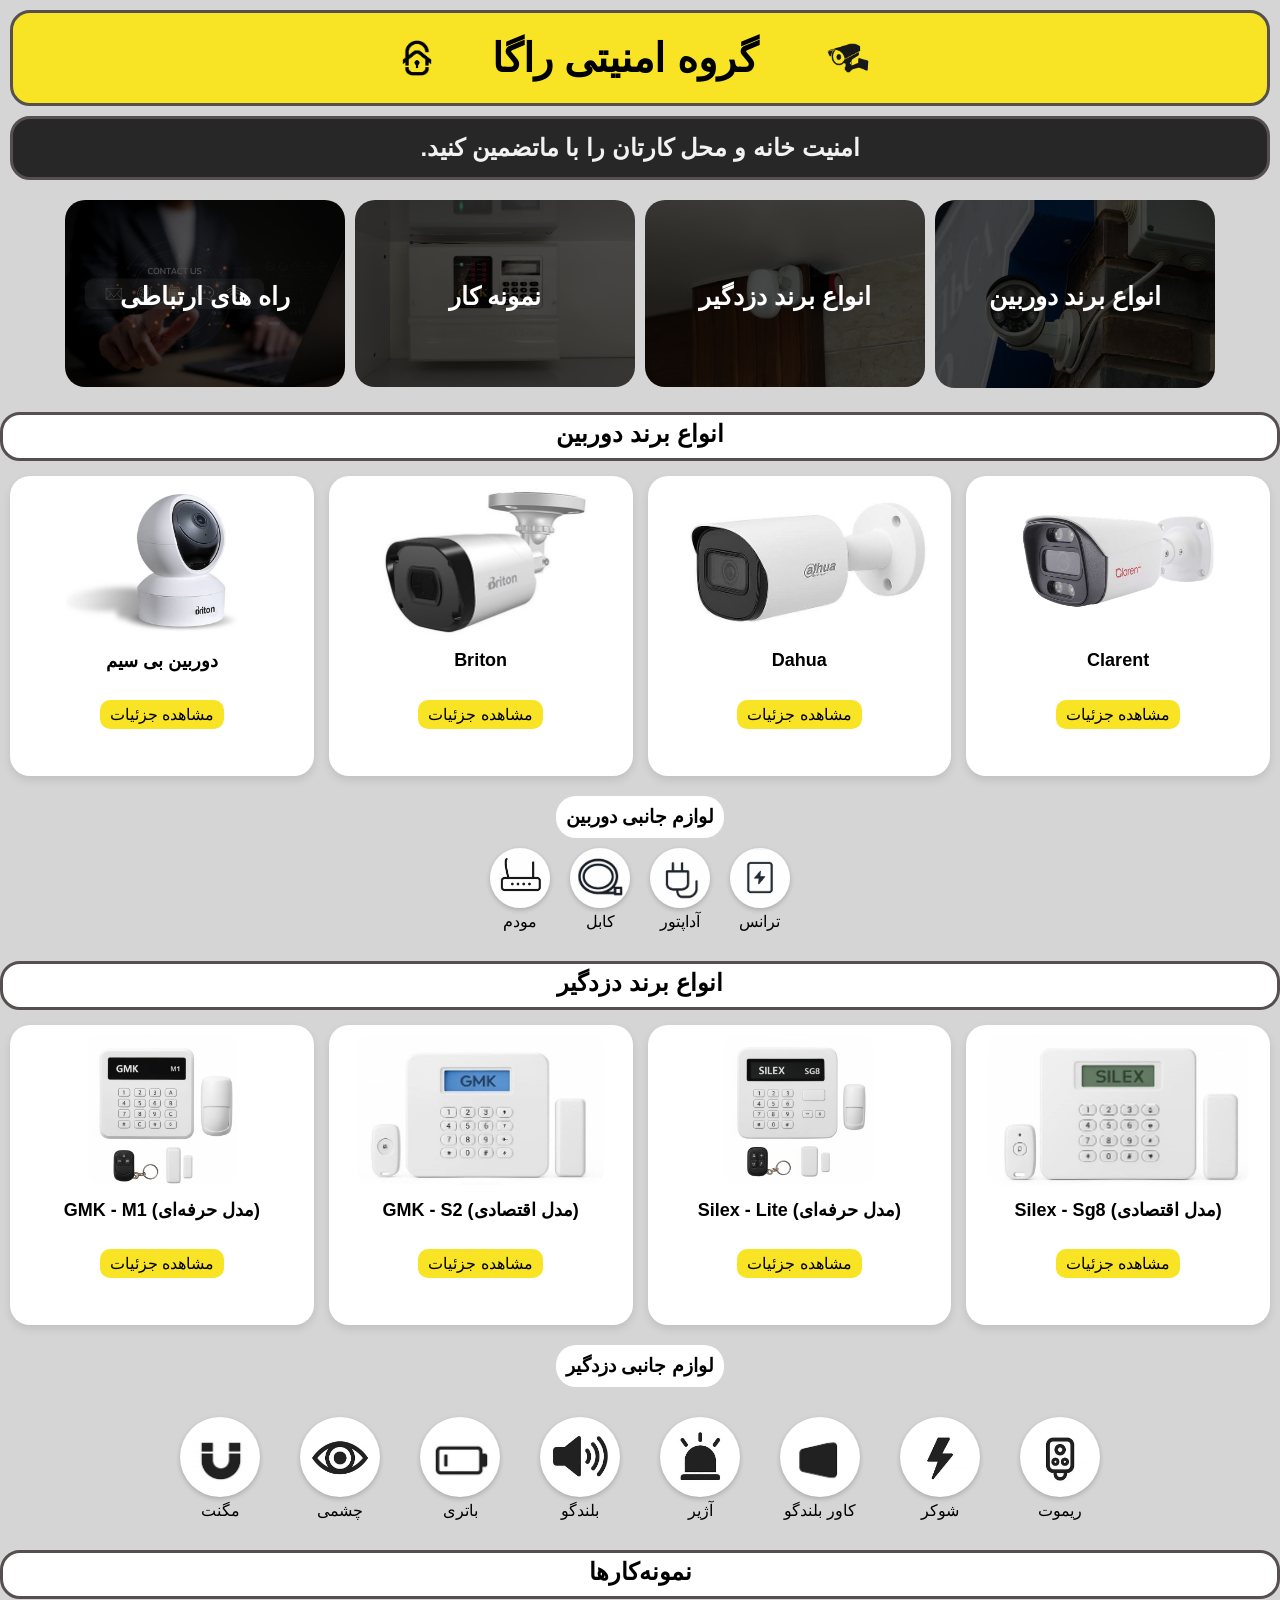
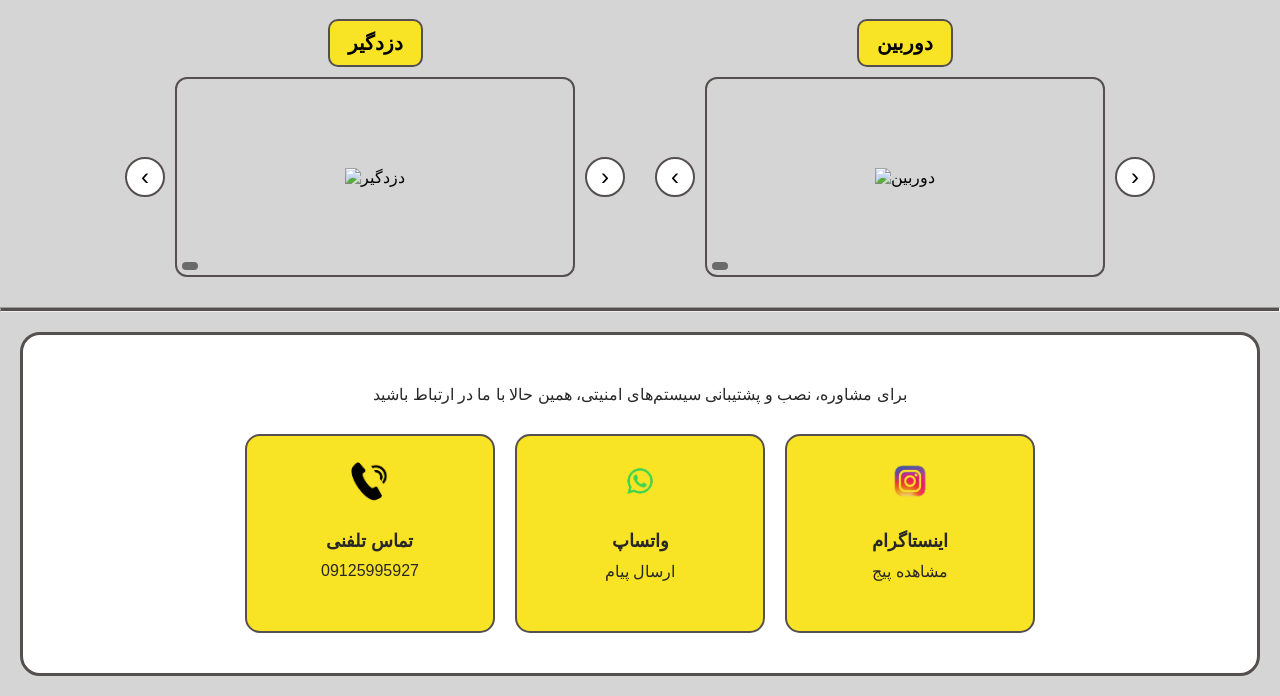
==== index.html @ 86813259 "Add files via upload" ====
<!DOCTYPE html>
<html lang="fa">
<head>
    <meta charset="UTF-8">
    <meta name="viewport" content="width=device-width, initial-scale=1.0">
    <title>Raga Security System</title>
    <link rel="stylesheet" href="css/styles.css">


</head>
<body>
    <header>
        <img class="logo left-logo" src="img/alarm.png" alt="دزدگیر">
        <h1>گروه امنیتی راگا</h1>
        <img class="logo right-logo" src="img/cam.png" alt="دوربین">
    </header>

    <section class="intro">
        <h2>.امنیت خانه و محل کارتان را با ماتضمین کنید<h2>
    </section>

    <section class="menu">
        <div class="menu-item">
            <img src="img/contactus.jpg" alt="با ما تماس بگیرید">
            <a href="#contactus" class="overlay-text">راه های ارتباطی</a>
        </div>
        <div class="menu-item">
            <img src="img/samplemenue.jpg" alt="نمونه کار">
            <a href="#worksample" class="overlay-text">نمونه کار</a>
        </div>
        <div class="menu-item">
            <img src="img/alarm.jpg" alt="دزدگیر">
            <a href="#alarmtype" class="overlay-text">انواع برند دزدگیر</a>
        </div>
        <div class="menu-item">
            <img src="img/anothercam.jpeg" alt="دوربین">
            <a href="#camtype" class="overlay-text">انواع برند دوربین</a>
        </div>
    </section>

    <section id="camtype">
        <h2 class="section-title">انواع برند دوربین</h2>
        <div class="products">
            <div class="card">
                <img src="img/babycam.jpeg" alt="دوربین بی سیم">
                <h3>دوربین بی سیم</h3>
                <a href="cameras.html#wireless" class="btn">مشاهده جزئیات</a>
            </div>
            <div class="card">
                <img src="img/briton.jpeg" alt="Briton">
                <h3>Briton</h3>
                <a href="cameras.html#briton" class="btn">مشاهده جزئیات</a>
            </div>
            <div class="card">
                <img src="img/dahua.jpeg" alt="Dahua">
                <h3>Dahua</h3>
                <a href="cameras.html#dahua" class="btn">مشاهده جزئیات</a>
            </div>
            <div class="card">
                <img src="img/clarent.jpeg" alt="Clarent">
                <h3>Clarent</h3>
                <a href="cameras.html#clarent" class="btn">مشاهده جزئیات</a>
            </div>
        </div>

        <h3 class="accessories-title">لوازم جانبی دوربین</h3>
        <div class="accessories">
            <div class="accessory">
                <img src="img/modem.jpeg" alt="مودم">
                <p>مودم</p>
            </div>
            <div class="accessory">
                <img src="img/cable.jpeg" alt="کابل">
                <p>کابل</p>
            </div>
            <div class="accessory">
                <img src="img/adaptor.jpeg" alt="آداپتور">
                <p>آداپتور</p>
            </div>
            <div class="accessory">
                <img src="img/trans.jpeg" alt="ترانس">
                <p>ترانس</p>
            </div>
        </div>
    </section>

    <section id="alarmtype">
        <h2 class="section-title">انواع برند دزدگیر</h2>
        <div class="products">
            <div class="card">
                <img src="img/gmkm1.jpeg" alt="GMK M1">
                <h3>GMK - M1 (مدل حرفه‌ای)</h3>
                <a href="alarms.html#m1" class="btn">مشاهده جزئیات</a>
            </div>
            <div class="card">
                <img src="img/gmks2.jpeg" alt="GMK S2">
                <h3>GMK - S2 (مدل اقتصادی)</h3>
                <a href="alarms.html#s2" class="btn">مشاهده جزئیات</a>
            </div>
            <div class="card">
                <img src="img/silexsg8.jpeg" alt="Silex Lite">
                <h3>Silex - Lite (مدل حرفه‌ای)</h3>
                <a href="alarms.html#pro" class="btn">مشاهده جزئیات</a>
            </div>
            <div class="card">
                <img src="img/silexlite.jpeg" alt="Silex Sg8">
                <h3>Silex - Sg8 (مدل اقتصادی)</h3>
                <a href="alarms.html#lite" class="btn">مشاهده جزئیات</a>
            </div>
        </div>

        <h3 class="accessories-title">لوازم جانبی دزدگیر</h3>
        <div class="alarm-accessories">
            <div class="accessory">
                <img src="img/magal.jpeg" alt="مگنت">
                <p>مگنت</p>
            </div>
            <div class="accessory">
                <img src="img/eyeal.jpeg" alt="چشمی">
                <p>چشمی</p>
            </div>
            <div class="accessory">
                <img src="img/batal.jpeg" alt="باتری">
                <p>باتری</p>
            </div>
            <div class="accessory">
                <img src="img/speakal.jpeg" alt="بلندگو">
                <p>بلندگو</p>
            </div>
            <div class="accessory">
                <img src="img/alal.jpeg" alt="آژیر">
                <p>آژیر</p>
            </div>
            <div class="accessory">
                <img src="img/coval.jpeg" alt="کاور بلندگو">
                <p>کاور بلندگو</p>
            </div>
            <div class="accessory">
                <img src="img/shockal.jpeg" alt="شوکر">
                <p>شوکر</p>
            </div>
            <div class="accessory">
                <img src="img/remoteal.jpeg" alt="ریموت">
                <p>ریموت</p>
            </div>
        </div>
    </section>
    <section id="worksample" class="portfolio">
    <h2 class="section-title">نمونه‌کارها</h2>

    <div class="row">
        <!-- ستون چپ: دزدگیر -->
        <div class="column">
            <div class="filters">
                <button class="filter-btn is-active" data-filter="alarm">دزدگیر</button>
            </div>
            <div class="carousel" id="alarm-carousel">
                <button class="nav prev">‹</button>
                <div class="stage">
                    <img id="alarm-image" src="" alt="دزدگیر">
                    <div class="caption" id="alarm-caption"></div>
                </div>
                <button class="nav next">›</button>
            </div>
        </div>

        <!-- ستون راست: دوربین -->
        <div class="column">
            <div class="filters">
                <button class="filter-btn is-active" data-filter="camera">دوربین</button>
            </div>
            <div class="carousel" id="camera-carousel">
                <button class="nav prev">‹</button>
                <div class="stage">
                    <img id="camera-image" src="" alt="دوربین">
                    <div class="caption" id="camera-caption"></div>
                </div>
                <button class="nav next">›</button>
            </div>
        </div>
    </div>
</section>
<hr>
    <section id="contactus">
    <p>برای مشاوره، نصب و پشتیبانی سیستم‌های امنیتی، همین حالا با ما در ارتباط باشید</p>
    <div class="contact-cards">
        <div class="contact-card">
            <a href="tel:09125995927">
                <img src="img/download.png" alt="تلفن">
                <h3>تماس تلفنی</h3>
                <p>09125995927</p>
            </a>
        </div>
        <div class="contact-card">
            <a href="https://wa.me/989125995267" target="_blank">
                <img src="img/wassaplogo-removebg-preview.png" alt="Whatsapp">
                <h3>واتساپ</h3>
                <p>ارسال پیام</p>
            </a>
        </div>
        <div class="contact-card">
            <a href="https://instagram.com/cctv.raga" target="_blank">
                <img src="img/instalogo-removebg-preview.png" alt="Instagram">
                <h3>اینستاگرام</h3>
                <p>مشاهده پیج</p>
            </a>
        </div>
    </div>
</section>
 </body>
 <script src="portfolio.js"></script>
</html>
---- css/styles.css ----
:root{
    --yellow: #f8e324;
    --blackish: #282727;
    --border: #55504f;
}

*{
    margin: 0;
    padding: 0;
    box-sizing: border-box;
}
html, body{
    width: 100%;
    overflow-x: hidden;
}

body{
    font-family: sans-serif;
    background: #d5d5d5;
    scroll-behavior: smooth;    
}

/* Header */
header{
    display: flex;
    justify-content: center;
    align-items: center;
    gap: 50px;
    background: var(--yellow);
    border-radius: 20px;
    border: 3px solid var(--border);
    margin: 10px;
    padding: 5px 20px;
}

header h1{
    font-size: 40px;
}

.logo{
    width: 50px;
    height: 50px;
}
.right-logo{
    width: 80px;
    height: 80px;
}
/* Intro */
.intro{
    text-align: center;
    background: var(--blackish);
    color: #f3f2f2;
    border-radius: 20px;
    margin: 10px;
    padding: 15px;
    border: 3px solid var(--border);
}

/* Menu */
a{
    text-decoration: none;
}
.menu{
    display: flex;
    justify-content: center;
    flex-wrap: wrap;
    gap: 10px;
    margin: 20px 0;
}

.menu-item{
    position: relative;
}

.menu-item img{
    width: 280px;
    border-radius: 20px;
    filter: brightness(30%);
    transition: 0.4s;
    object-fit: cover;
}

.menu-item:hover img{
    filter: brightness(50%);
    transform: scale(1.05);
}

.overlay-text{
    position: absolute;
    top: 50%;
    left: 50%;
    transform: translate(-50%, -50%);
    color: white;
    font-weight: 600;
    font-size: 25px;
    white-space: nowrap;
}

/* Section Titles */
.section-title{
    text-align: center;
    background: white;
    border-radius: 20px;
    margin: 10px auto;
    padding: 5px;
    padding-bottom: 10px;
    border: 3px solid var(--border);
}

/* Products */
.products{
    display: grid;
    grid-template-columns: repeat(auto-fit, minmax(250px, 1fr));
    gap: 15px;
    margin: 15px 10px;
}

.card{
    background: white;
    text-align: center;
    border-radius: 20px;
    padding: 10px;
    box-shadow: 0 4px 8px rgba(0,0,0,0.1);
    transition: 0.3s;
    flex-direction: column;
    height: 300px;
}

.card:hover{
    transform: translateY(-5px);
}

.card img{
    max-width: 100%;
    height: 150px;
    object-fit: contain;
    border-radius: 15px;
}
.card h3{
    font-size: 18px;
    margin: 10px 0 5px 0;
    min-height: 40px;
}
.btn{
    text-decoration: none;
    background: var(--yellow);
    color: black;
    border-radius: 10px;
    padding: 5px 10px;
    display: inline-block;
    margin-top: 5px;
    transition: transform 0.3s;
}

.btn:hover{
    transform: scale(1.1);
}

/* Accessories */
.accessories-title{
    text-align: center;
    background: white;
    border-radius: 20px;
    padding: 10px;
    margin: 20px auto 10px;
    width: fit-content;
}

.accessories{
    display: flex;
    flex-wrap: wrap;
    justify-content: center;
    gap: 20px;
    margin-bottom: 30px;
}
.accessory{
    text-align: center;
}

.accessory img{
    height: 60px;
    border-radius: 50%;
    box-shadow: 0 2px 5px rgba(0,0,0,0.2);
}
.alarm-accessories{
    display: flex;
    flex-wrap: nowrap;
    justify-content: center;
    gap: 20px;
    padding: 20px;
    border-radius: 20px;
    margin: 10px;
}
.alarm-accessories .accessory{
    width: 100px;
    text-align: center;
}
.alarm-accessories .accessory img {
    background: white;
    width: 80px;
    height: 80px;
    object-fit: cover;
    border-radius: 50%;
    padding: 10px;
    box-shadow: 0 2px 5px rgba(0,0,0,0.2);
}
.portfolio .row {
    display: flex;
    gap: 30px;
    justify-content: center;
    margin-top: 20px;
}

.column {
    flex: 1;
    max-width: 500px; /* اندازه جمع و جور */
}

/* فیلتر */
.filters {
    display: flex;
    justify-content: center;
    gap: 10px;
    margin-bottom: 10px;
}

.filter-btn {
    border: 2px solid var(--border);
    background: white;
    padding: 10px 18px;
    border-radius: 10px;
    font-size: 20px;
    cursor: pointer;
    transition: 0.3s;
}
.filter-btn:hover { background: var(--yellow); }
.filter-btn.is-active {
    background: var(--yellow);
    font-weight: bold;
}

/* اسلایدشو */
.carousel {
    display: grid;
    grid-template-columns: 40px 1fr 40px;
    align-items: center;
    gap: 10px;
}

.nav {
    height: 40px;
    width: 40px;
    border-radius: 50%;
    border: 2px solid var(--border);
    background: white;
    font-size:24px;
    cursor: pointer;
}
.nav:hover { background: var(--yellow); }

.stage {
    position: relative;
    border: 2px solid var(--border);
    border-radius: 12px;
    overflow: hidden;
    min-height: 200px;
    display: flex;
    justify-content: center;
    align-items: center;
}

.stage img {
    max-width: 100%;
    max-height: 200px;
    object-fit: cover;
}

.caption {
    position: absolute;
    bottom: 5px;
    left: 5px;
    background: rgba(0,0,0,0.5);
    color: white;
    padding: 4px 8px;
    border-radius: 5px;
    font-size: 12px;
}
/* Contact */
#contactus{
    text-align: center;
    padding: 40px 10px;
    margin-bottom: 30px;
}
#contactus ul{
    list-style: none;
    margin-top: 10px;
}
#contactus li{
    margin: 5px 0;
}
hr{
    margin-top: 30px;
    height: 5px;
    background-color: var(--border);
}
/* Contact Section */
#contactus{
    text-align: center;
    padding: 40px 20px;
    margin: 20px;
    background: white;
    border-radius: 20px;
    border: 3px solid var(--border);
}

#contactus p{
    margin: 10px 0 30px;
    color: var(--blackish);
    font-size: 16px;
}

.contact-cards{
    display: flex;
    justify-content: center;
    gap: 20px;
    flex-wrap: wrap;
}

.contact-card{
    background: var(--yellow);
    border: 2px solid var(--border);
    border-radius: 15px;
    padding: 20px;
    width: 250px;
    text-align: center;
    transition: transform 0.3s, box-shadow 0.3s;
}

.contact-card:hover{
    transform: translateY(-5px);
    box-shadow: 0 6px 12px rgba(0,0,0,0.2);
}

.contact-card a{
    text-decoration: none;
    color: inherit;
    display: block;
}

.contact-card img{
    width: 50px;
    height: 50px;
    margin-bottom: 10px;
}

.contact-card h3{
    margin: 10px 0;
    font-size: 18px;
    color: var(--blackish);
}

.contact-card p{
    font-size: 15px;
    color: #333;
}

/* 🔹 Media Queries */
/* 📱 نسخه موبایل */
@media (max-width: 576px) {

    /* هدر */
    header{
        gap: 10px;
        padding: 5px;
    }
    header h1{
        font-size: 22px;
        white-space: nowrap;
    }
    .logo{
        width: 40px;
        height: 40px;
    }
    .right-logo{
        width: 55px;
        height: 55px;
    }

    /* متن زیر هدر */
    .intro h2{
        font-size: 15px;
        white-space: normal; /* اجازه میده خط دوم هم بیفته */
        line-height: 1.2;
    }

    /* منو: ۲ ستون × ۲ ردیف با سایز بزرگتر */
    .menu{
        display: grid;
        grid-template-columns: repeat(2, 1fr);
        gap: 10px;
        justify-items: center;
    }
    .menu-item img{
        width: 160px;
        height: 130px;
    }
    .overlay-text{
        font-size: 16px;
        left: 50%;
        top: 50%;
        transform: translate(-50%, -50%);
        white-space: nowrap;
    }

    /* محصولات (دوربین و دزدگیر) */
    .products{
        grid-template-columns: repeat(2, 1fr);
        gap: 10px;
    }
    .card{
        height: auto; /* کوتاه تر بشه */
        padding: 5px;
    }
    .card img{
        height: 90px;
        object-fit: contain;
    }
    .card h3{
        font-size: 13px;
        min-height: auto;
    }
    .btn{
        font-size: 12px;
        padding: 3px 6px;
    }

    /* لوازم جانبی دوربین: توی یک خط */
    .accessories{
        flex-wrap: nowrap;
        justify-content: center;
        gap: 8px;
    }
    .accessories .accessory{
        width: 22%;
    }
    .accessories .accessory img{
        width: 50px;
        height: 50px;
    }
    .accessories .accessory p{
        font-size: 12px;
    }

    /* لوازم جانبی دزدگیر: ۴ ستون × ۲ ردیف */
    .alarm-accessories{
        flex-wrap: wrap;
        justify-content: center;
        gap: 8px;
    }
    .alarm-accessories .accessory{
        width: 22%;
    }
    .alarm-accessories .accessory img{
        width: 50px;
        height: 50px;
        padding: 5px;
    }
    .alarm-accessories .accessory p{
        font-size: 11px;
    }

    /* نمونه کارها: عمودی */
    .portfolio .row{
        flex-direction: column;
        gap: 20px;
    }

    /* تماس با ما */
    .contact-cards{
        display: flex;
        flex-direction: row; /* کنار هم */
        justify-content: space-between; /* فاصله مساوی */
        flex-wrap: nowrap; /* اجازه نده بره خط بعد */
        gap: 5px; /* فاصله کم بین کارت‌ها */
        width: 100%;
        box-sizing: border-box;
    }
    .contact-card h3{
        font-size: 14px;
    }
    .contact-card p{
        font-size: 12px;
    }
    .contact-card img{
        width: 30px;
        height: 30px;
    }
    .contact-card{
        width: 40%;
        margin: 0;
        padding: 0 5px;
    }
}
/* 📲 نسخه تبلت */
@media (min-width: 577px) and (max-width: 992px) {

    /* هدر */
    header h1{
        font-size: 28px;
    }
    .logo{
        width: 45px;
        height: 45px;
    }
    .right-logo{
        width: 65px;
        height: 65px;
    }

    /* متن زیر هدر */
    .intro h2{
        font-size: 18px;
    }

    /* منو */
    .menu-item img{
        width: 140px;
        height: 140px;
    }
    .overlay-text{
        font-size: 16px;
    }

    /* کارت محصولات */
    .products{
        grid-template-columns: repeat(2, 1fr);
    }
    .card img{
        height: 120px;
    }
    .card h3{
        font-size: 16px;
    }

    /* لوازم جانبی */
    .accessories,
    .alarm-accessories{
        flex-wrap: wrap;
        gap: 15px;
    }
    .accessory img{
        width: 70px;
        height: 70px;
    }
    .alarm-accessories .accessory img{
        width: 70px;
        height: 70px;
    }

    /* نمونه کارها */
    .portfolio .row{
        flex-direction: row;
        gap: 20px;
        justify-content: center;
    }
    .column{
        max-width: 400px;
    }

    /* تماس با ما */
    .contact-cards{
        display: flex;
        flex-wrap: nowrap;
        justify-content: center;
        gap: 10px;
    }
    .contact-card{
        width: 30%;
        padding: 10px;
    }
    .contact-card h3{
        font-size: 14px;
    }
    .contact-card p{
        font-size: 12px;
    }
    .contact-card img{
        width: 50px;
        height: 50px;
    }
}
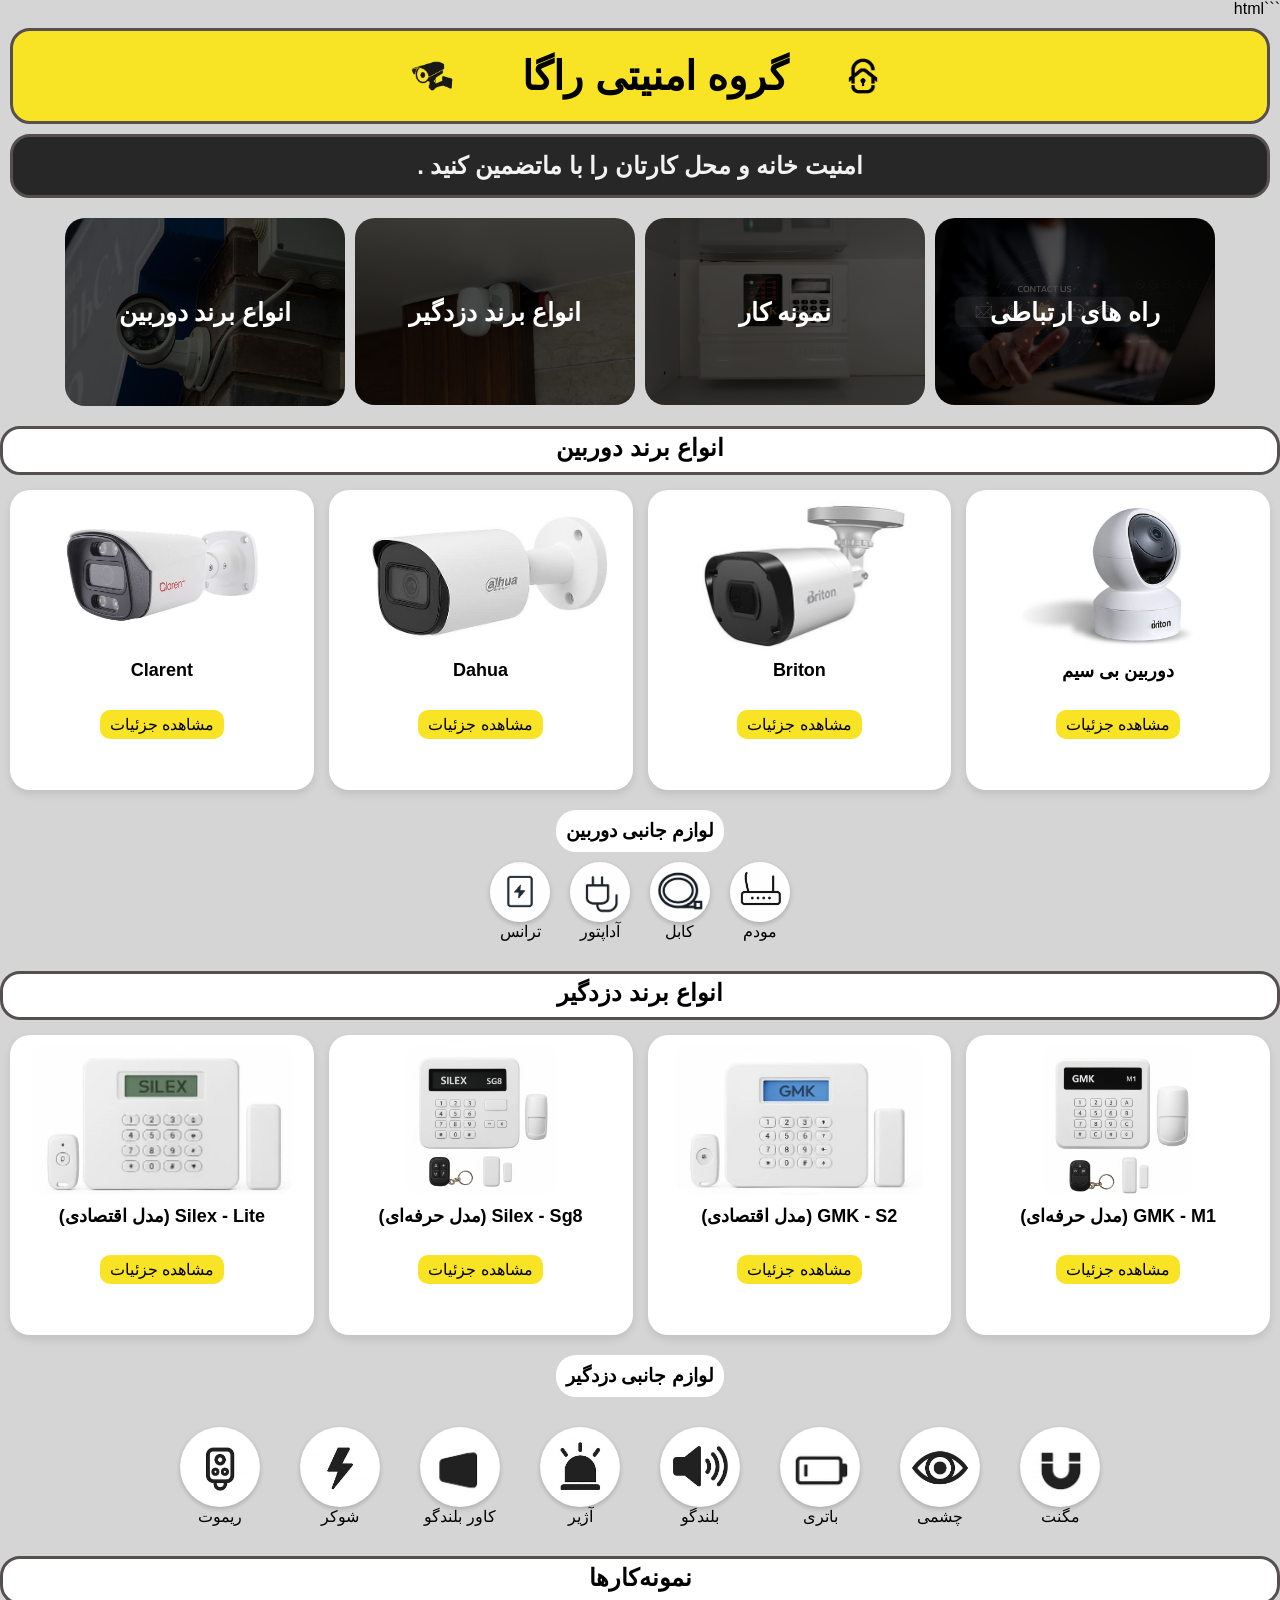
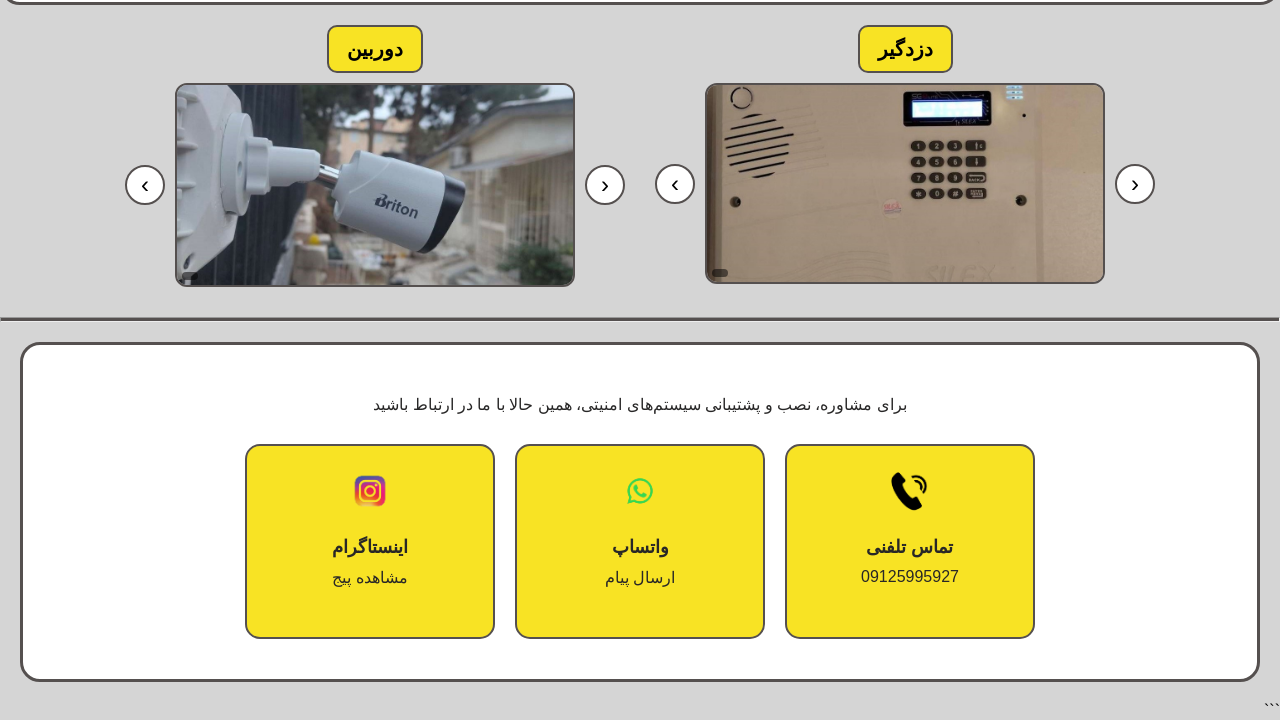
==== commit be500cad: "Update index.html" ====
--- a/index.html
+++ b/index.html
@@ -1,212 +1,656 @@
+```html
 <!DOCTYPE html>
-<html lang="fa">
+<html lang="fa" dir="rtl">
+
 <head>
+
     <meta charset="UTF-8">
+
     <meta name="viewport" content="width=device-width, initial-scale=1.0">
-    <title>Raga Security System</title>
+
+    <title>Raga CCTV | Raga Security System | گروه امنیتی راگا</title>
+
+    <meta name="description"
+        content="Raga CCTV | گروه امنیتی راگا، سیستم‌های امنیتی، دوربین مداربسته، دزدگیر و تجهیزات حفاظتی.">
+
+    <meta name="robots" content="index, follow">
+
+    <link rel="canonical" href="https://ragacctv.ir/">
+
     <link rel="stylesheet" href="css/styles.css">
 
 
+    <!-- Open Graph -->
+
+    <meta property="og:title"
+        content="Raga CCTV | گروه امنیتی راگا">
+
+    <meta property="og:description"
+        content="Raga CCTV | سیستم‌های امنیتی، دوربین مداربسته، دزدگیر و تجهیزات حفاظتی">
+
+    <meta property="og:url"
+        content="https://ragacctv.ir/">
+
+    <meta property="og:type"
+        content="website">
+
+
+    <!-- معرفی برند به موتورهای جستجو -->
+
+    <script type="application/ld+json">
+    {
+        "@context": "https://schema.org",
+        "@type": "Organization",
+        "name": "Raga CCTV",
+        "alternateName": "گروه امنیتی راگا",
+        "url": "https://ragacctv.ir/"
+    }
+    </script>
+
 </head>
+
+
 <body>
-    <header>
-        <img class="logo left-logo" src="img/alarm.png" alt="دزدگیر">
-        <h1>گروه امنیتی راگا</h1>
-        <img class="logo right-logo" src="img/cam.png" alt="دوربین">
-    </header>
-
-    <section class="intro">
-        <h2>.امنیت خانه و محل کارتان را با ماتضمین کنید<h2>
-    </section>
-
-    <section class="menu">
-        <div class="menu-item">
-            <img src="img/contactus.jpg" alt="با ما تماس بگیرید">
-            <a href="#contactus" class="overlay-text">راه های ارتباطی</a>
-        </div>
-        <div class="menu-item">
-            <img src="img/samplemenue.jpg" alt="نمونه کار">
-            <a href="#worksample" class="overlay-text">نمونه کار</a>
-        </div>
-        <div class="menu-item">
-            <img src="img/alarm.jpg" alt="دزدگیر">
-            <a href="#alarmtype" class="overlay-text">انواع برند دزدگیر</a>
-        </div>
-        <div class="menu-item">
-            <img src="img/anothercam.jpeg" alt="دوربین">
-            <a href="#camtype" class="overlay-text">انواع برند دوربین</a>
-        </div>
-    </section>
-
-    <section id="camtype">
-        <h2 class="section-title">انواع برند دوربین</h2>
-        <div class="products">
-            <div class="card">
-                <img src="img/babycam.jpeg" alt="دوربین بی سیم">
-                <h3>دوربین بی سیم</h3>
-                <a href="cameras.html#wireless" class="btn">مشاهده جزئیات</a>
+
+
+<header>
+
+    <img class="logo left-logo"
+         src="img/alarm.png"
+         alt="دزدگیر">
+
+    <h1>گروه امنیتی راگا</h1>
+
+    <img class="logo right-logo"
+         src="img/cam.png"
+         alt="دوربین">
+
+</header>
+
+
+
+<section class="intro">
+
+    <h2>امنیت خانه و محل کارتان را با ماتضمین کنید .</h2>
+
+</section>
+
+
+
+<section class="menu">
+
+    <div class="menu-item">
+
+        <img src="img/contactus.jpg"
+             alt="با ما تماس بگیرید">
+
+        <a href="#contactus"
+           class="overlay-text">
+            راه های ارتباطی
+        </a>
+
+    </div>
+
+
+    <div class="menu-item">
+
+        <img src="img/samplemenue.jpg"
+             alt="نمونه کار">
+
+        <a href="#worksample"
+           class="overlay-text">
+            نمونه کار
+        </a>
+
+    </div>
+
+
+    <div class="menu-item">
+
+        <img src="img/alarm.jpg"
+             alt="دزدگیر">
+
+        <a href="#alarmtype"
+           class="overlay-text">
+            انواع برند دزدگیر
+        </a>
+
+    </div>
+
+
+    <div class="menu-item">
+
+        <img src="img/anothercam.jpeg"
+             alt="دوربین">
+
+        <a href="#camtype"
+           class="overlay-text">
+            انواع برند دوربین
+        </a>
+
+    </div>
+
+</section>
+
+
+
+<section id="camtype">
+
+    <h2 class="section-title">
+        انواع برند دوربین
+    </h2>
+
+
+    <div class="products">
+
+
+        <div class="card">
+
+            <img src="img/babycam.jpeg"
+                 alt="دوربین بی سیم">
+
+            <h3>دوربین بی سیم</h3>
+
+            <a href="cameras.html#wireless"
+               class="btn">
+                مشاهده جزئیات
+            </a>
+
+        </div>
+
+
+        <div class="card">
+
+            <img src="img/briton.jpeg"
+                 alt="Briton">
+
+            <h3>Briton</h3>
+
+            <a href="cameras.html#briton"
+               class="btn">
+                مشاهده جزئیات
+            </a>
+
+        </div>
+
+
+        <div class="card">
+
+            <img src="img/dahua.jpeg"
+                 alt="Dahua">
+
+            <h3>Dahua</h3>
+
+            <a href="cameras.html#dahua"
+               class="btn">
+                مشاهده جزئیات
+            </a>
+
+        </div>
+
+
+        <div class="card">
+
+            <img src="img/clarent.jpeg"
+                 alt="Clarent">
+
+            <h3>Clarent</h3>
+
+            <a href="cameras.html#clarent"
+               class="btn">
+                مشاهده جزئیات
+            </a>
+
+        </div>
+
+    </div>
+
+
+
+    <h3 class="accessories-title">
+        لوازم جانبی دوربین
+    </h3>
+
+
+    <div class="accessories">
+
+
+        <div class="accessory">
+
+            <img src="img/modem.jpeg"
+                 alt="مودم">
+
+            <p>مودم</p>
+
+        </div>
+
+
+        <div class="accessory">
+
+            <img src="img/cable.jpeg"
+                 alt="کابل">
+
+            <p>کابل</p>
+
+        </div>
+
+
+        <div class="accessory">
+
+            <img src="img/adaptor.jpeg"
+                 alt="آداپتور">
+
+            <p>آداپتور</p>
+
+        </div>
+
+
+        <div class="accessory">
+
+            <img src="img/trans.jpeg"
+                 alt="ترانس">
+
+            <p>ترانس</p>
+
+        </div>
+
+    </div>
+
+</section>
+
+
+
+<section id="alarmtype">
+
+    <h2 class="section-title">
+        انواع برند دزدگیر
+    </h2>
+
+
+    <div class="products">
+
+
+        <div class="card">
+
+            <img src="img/gmkm1.jpeg"
+                 alt="GMK M1">
+
+            <h3>
+                GMK - M1 (مدل حرفه‌ای)
+            </h3>
+
+            <a href="alarms.html#m1"
+               class="btn">
+                مشاهده جزئیات
+            </a>
+
+        </div>
+
+
+        <div class="card">
+
+            <img src="img/gmks2.jpeg"
+                 alt="GMK S2">
+
+            <h3>
+                GMK - S2 (مدل اقتصادی)
+            </h3>
+
+            <a href="alarms.html#s2"
+               class="btn">
+                مشاهده جزئیات
+            </a>
+
+        </div>
+
+
+        <div class="card">
+
+            <img src="img/silexsg8.jpeg"
+                 alt="Silex Lite">
+
+            <h3>
+                Silex - Sg8 (مدل حرفه‌ای)
+            </h3>
+
+            <a href="alarms.html#pro"
+               class="btn">
+                مشاهده جزئیات
+            </a>
+
+        </div>
+
+
+        <div class="card">
+
+            <img src="img/silexlite.jpeg"
+                 alt="Silex Sg8">
+
+            <h3>
+                Silex - Lite (مدل اقتصادی)
+            </h3>
+
+            <a href="alarms.html#lite"
+               class="btn">
+                مشاهده جزئیات
+            </a>
+
+        </div>
+
+    </div>
+
+
+
+    <h3 class="accessories-title">
+        لوازم جانبی دزدگیر
+    </h3>
+
+
+    <div class="alarm-accessories">
+
+
+        <div class="accessory">
+
+            <img src="img/magal.jpeg"
+                 alt="مگنت">
+
+            <p>مگنت</p>
+
+        </div>
+
+
+        <div class="accessory">
+
+            <img src="img/eyeal.jpeg"
+                 alt="چشمی">
+
+            <p>چشمی</p>
+
+        </div>
+
+
+        <div class="accessory">
+
+            <img src="img/batal.jpeg"
+                 alt="باتری">
+
+            <p>باتری</p>
+
+        </div>
+
+
+        <div class="accessory">
+
+            <img src="img/speakal.jpeg"
+                 alt="بلندگو">
+
+            <p>بلندگو</p>
+
+        </div>
+
+
+        <div class="accessory">
+
+            <img src="img/alal.jpeg"
+                 alt="آژیر">
+
+            <p>آژیر</p>
+
+        </div>
+
+
+        <div class="accessory">
+
+            <img src="img/coval.jpeg"
+                 alt="کاور بلندگو">
+
+            <p>کاور بلندگو</p>
+
+        </div>
+
+
+        <div class="accessory">
+
+            <img src="img/shockal.jpeg"
+                 alt="شوکر">
+
+            <p>شوکر</p>
+
+        </div>
+
+
+        <div class="accessory">
+
+            <img src="img/remoteal.jpeg"
+                 alt="ریموت">
+
+            <p>ریموت</p>
+
+        </div>
+
+    </div>
+
+</section>
+
+
+
+<section id="worksample"
+         class="portfolio">
+
+
+    <h2 class="section-title">
+        نمونه‌کارها
+    </h2>
+
+
+
+    <div class="row">
+
+
+        <!-- ستون چپ: دزدگیر -->
+
+        <div class="column">
+
+
+            <div class="filters">
+
+                <button class="filter-btn is-active"
+                        data-filter="alarm">
+
+                    دزدگیر
+
+                </button>
+
             </div>
-            <div class="card">
-                <img src="img/briton.jpeg" alt="Briton">
-                <h3>Briton</h3>
-                <a href="cameras.html#briton" class="btn">مشاهده جزئیات</a>
+
+
+
+            <div class="carousel"
+                 id="alarm-carousel">
+
+
+                <button class="nav prev">
+                    ‹
+                </button>
+
+
+
+                <div class="stage">
+
+                    <img id="alarm-image"
+                         src=""
+                         alt="دزدگیر">
+
+                    <div class="caption"
+                         id="alarm-caption">
+                    </div>
+
+                </div>
+
+
+
+                <button class="nav next">
+                    ›
+                </button>
+
+
             </div>
-            <div class="card">
-                <img src="img/dahua.jpeg" alt="Dahua">
-                <h3>Dahua</h3>
-                <a href="cameras.html#dahua" class="btn">مشاهده جزئیات</a>
+
+        </div>
+
+
+
+
+
+        <!-- ستون راست: دوربین -->
+
+        <div class="column">
+
+
+            <div class="filters">
+
+                <button class="filter-btn is-active"
+                        data-filter="camera">
+
+                    دوربین
+
+                </button>
+
             </div>
-            <div class="card">
-                <img src="img/clarent.jpeg" alt="Clarent">
-                <h3>Clarent</h3>
-                <a href="cameras.html#clarent" class="btn">مشاهده جزئیات</a>
+
+
+
+            <div class="carousel"
+                 id="camera-carousel">
+
+
+                <button class="nav prev">
+                    ‹
+                </button>
+
+
+
+                <div class="stage">
+
+                    <img id="camera-image"
+                         src=""
+                         alt="دوربین">
+
+                    <div class="caption"
+                         id="camera-caption">
+                    </div>
+
+                </div>
+
+
+
+                <button class="nav next">
+                    ›
+                </button>
+
+
             </div>
-        </div>
-
-        <h3 class="accessories-title">لوازم جانبی دوربین</h3>
-        <div class="accessories">
-            <div class="accessory">
-                <img src="img/modem.jpeg" alt="مودم">
-                <p>مودم</p>
-            </div>
-            <div class="accessory">
-                <img src="img/cable.jpeg" alt="کابل">
-                <p>کابل</p>
-            </div>
-            <div class="accessory">
-                <img src="img/adaptor.jpeg" alt="آداپتور">
-                <p>آداپتور</p>
-            </div>
-            <div class="accessory">
-                <img src="img/trans.jpeg" alt="ترانس">
-                <p>ترانس</p>
-            </div>
-        </div>
-    </section>
-
-    <section id="alarmtype">
-        <h2 class="section-title">انواع برند دزدگیر</h2>
-        <div class="products">
-            <div class="card">
-                <img src="img/gmkm1.jpeg" alt="GMK M1">
-                <h3>GMK - M1 (مدل حرفه‌ای)</h3>
-                <a href="alarms.html#m1" class="btn">مشاهده جزئیات</a>
-            </div>
-            <div class="card">
-                <img src="img/gmks2.jpeg" alt="GMK S2">
-                <h3>GMK - S2 (مدل اقتصادی)</h3>
-                <a href="alarms.html#s2" class="btn">مشاهده جزئیات</a>
-            </div>
-            <div class="card">
-                <img src="img/silexsg8.jpeg" alt="Silex Lite">
-                <h3>Silex - Lite (مدل حرفه‌ای)</h3>
-                <a href="alarms.html#pro" class="btn">مشاهده جزئیات</a>
-            </div>
-            <div class="card">
-                <img src="img/silexlite.jpeg" alt="Silex Sg8">
-                <h3>Silex - Sg8 (مدل اقتصادی)</h3>
-                <a href="alarms.html#lite" class="btn">مشاهده جزئیات</a>
-            </div>
-        </div>
-
-        <h3 class="accessories-title">لوازم جانبی دزدگیر</h3>
-        <div class="alarm-accessories">
-            <div class="accessory">
-                <img src="img/magal.jpeg" alt="مگنت">
-                <p>مگنت</p>
-            </div>
-            <div class="accessory">
-                <img src="img/eyeal.jpeg" alt="چشمی">
-                <p>چشمی</p>
-            </div>
-            <div class="accessory">
-                <img src="img/batal.jpeg" alt="باتری">
-                <p>باتری</p>
-            </div>
-            <div class="accessory">
-                <img src="img/speakal.jpeg" alt="بلندگو">
-                <p>بلندگو</p>
-            </div>
-            <div class="accessory">
-                <img src="img/alal.jpeg" alt="آژیر">
-                <p>آژیر</p>
-            </div>
-            <div class="accessory">
-                <img src="img/coval.jpeg" alt="کاور بلندگو">
-                <p>کاور بلندگو</p>
-            </div>
-            <div class="accessory">
-                <img src="img/shockal.jpeg" alt="شوکر">
-                <p>شوکر</p>
-            </div>
-            <div class="accessory">
-                <img src="img/remoteal.jpeg" alt="ریموت">
-                <p>ریموت</p>
-            </div>
-        </div>
-    </section>
-    <section id="worksample" class="portfolio">
-    <h2 class="section-title">نمونه‌کارها</h2>
-
-    <div class="row">
-        <!-- ستون چپ: دزدگیر -->
-        <div class="column">
-            <div class="filters">
-                <button class="filter-btn is-active" data-filter="alarm">دزدگیر</button>
-            </div>
-            <div class="carousel" id="alarm-carousel">
-                <button class="nav prev">‹</button>
-                <div class="stage">
-                    <img id="alarm-image" src="" alt="دزدگیر">
-                    <div class="caption" id="alarm-caption"></div>
-                </div>
-                <button class="nav next">›</button>
-            </div>
-        </div>
-
-        <!-- ستون راست: دوربین -->
-        <div class="column">
-            <div class="filters">
-                <button class="filter-btn is-active" data-filter="camera">دوربین</button>
-            </div>
-            <div class="carousel" id="camera-carousel">
-                <button class="nav prev">‹</button>
-                <div class="stage">
-                    <img id="camera-image" src="" alt="دوربین">
-                    <div class="caption" id="camera-caption"></div>
-                </div>
-                <button class="nav next">›</button>
-            </div>
-        </div>
-    </div>
+
+        </div>
+
+
+    </div>
+
 </section>
+
+
+
 <hr>
-    <section id="contactus">
-    <p>برای مشاوره، نصب و پشتیبانی سیستم‌های امنیتی، همین حالا با ما در ارتباط باشید</p>
+
+
+
+<section id="contactus">
+
+
+    <p>
+        برای مشاوره، نصب و پشتیبانی سیستم‌های امنیتی، همین حالا با ما در ارتباط باشید
+    </p>
+
+
+
     <div class="contact-cards">
+
+
         <div class="contact-card">
+
             <a href="tel:09125995927">
-                <img src="img/download.png" alt="تلفن">
-                <h3>تماس تلفنی</h3>
-                <p>09125995927</p>
-            </a>
-        </div>
+
+                <img src="img/download.png"
+                     alt="تلفن">
+
+                <h3>
+                    تماس تلفنی
+                </h3>
+
+                <p>
+                    09125995927
+                </p>
+
+            </a>
+
+        </div>
+
+
+
         <div class="contact-card">
-            <a href="https://wa.me/989125995267" target="_blank">
-                <img src="img/wassaplogo-removebg-preview.png" alt="Whatsapp">
-                <h3>واتساپ</h3>
-                <p>ارسال پیام</p>
-            </a>
-        </div>
+
+            <a href="https://wa.me/989125995267"
+               target="_blank"
+               rel="noopener noreferrer">
+
+                <img src="img/wassaplogo-removebg-preview.png"
+                     alt="Whatsapp">
+
+                <h3>
+                    واتساپ
+                </h3>
+
+                <p>
+                    ارسال پیام
+                </p>
+
+            </a>
+
+        </div>
+
+
+
         <div class="contact-card">
-            <a href="https://instagram.com/cctv.raga" target="_blank">
-                <img src="img/instalogo-removebg-preview.png" alt="Instagram">
-                <h3>اینستاگرام</h3>
-                <p>مشاهده پیج</p>
-            </a>
-        </div>
-    </div>
+
+            <a href="https://instagram.com/cctv.raga"
+               target="_blank"
+               rel="noopener noreferrer">
+
+                <img src="img/instalogo-removebg-preview.png"
+                     alt="Instagram">
+
+                <h3>
+                    اینستاگرام
+                </h3>
+
+                <p>
+                    مشاهده پیج
+                </p>
+
+            </a>
+
+        </div>
+
+
+    </div>
+
 </section>
- </body>
- <script src="portfolio.js"></script>
-</html>+
+
+
+<script src="js/portfolio.js"></script>
+
+</body>
+
+</html>
+```
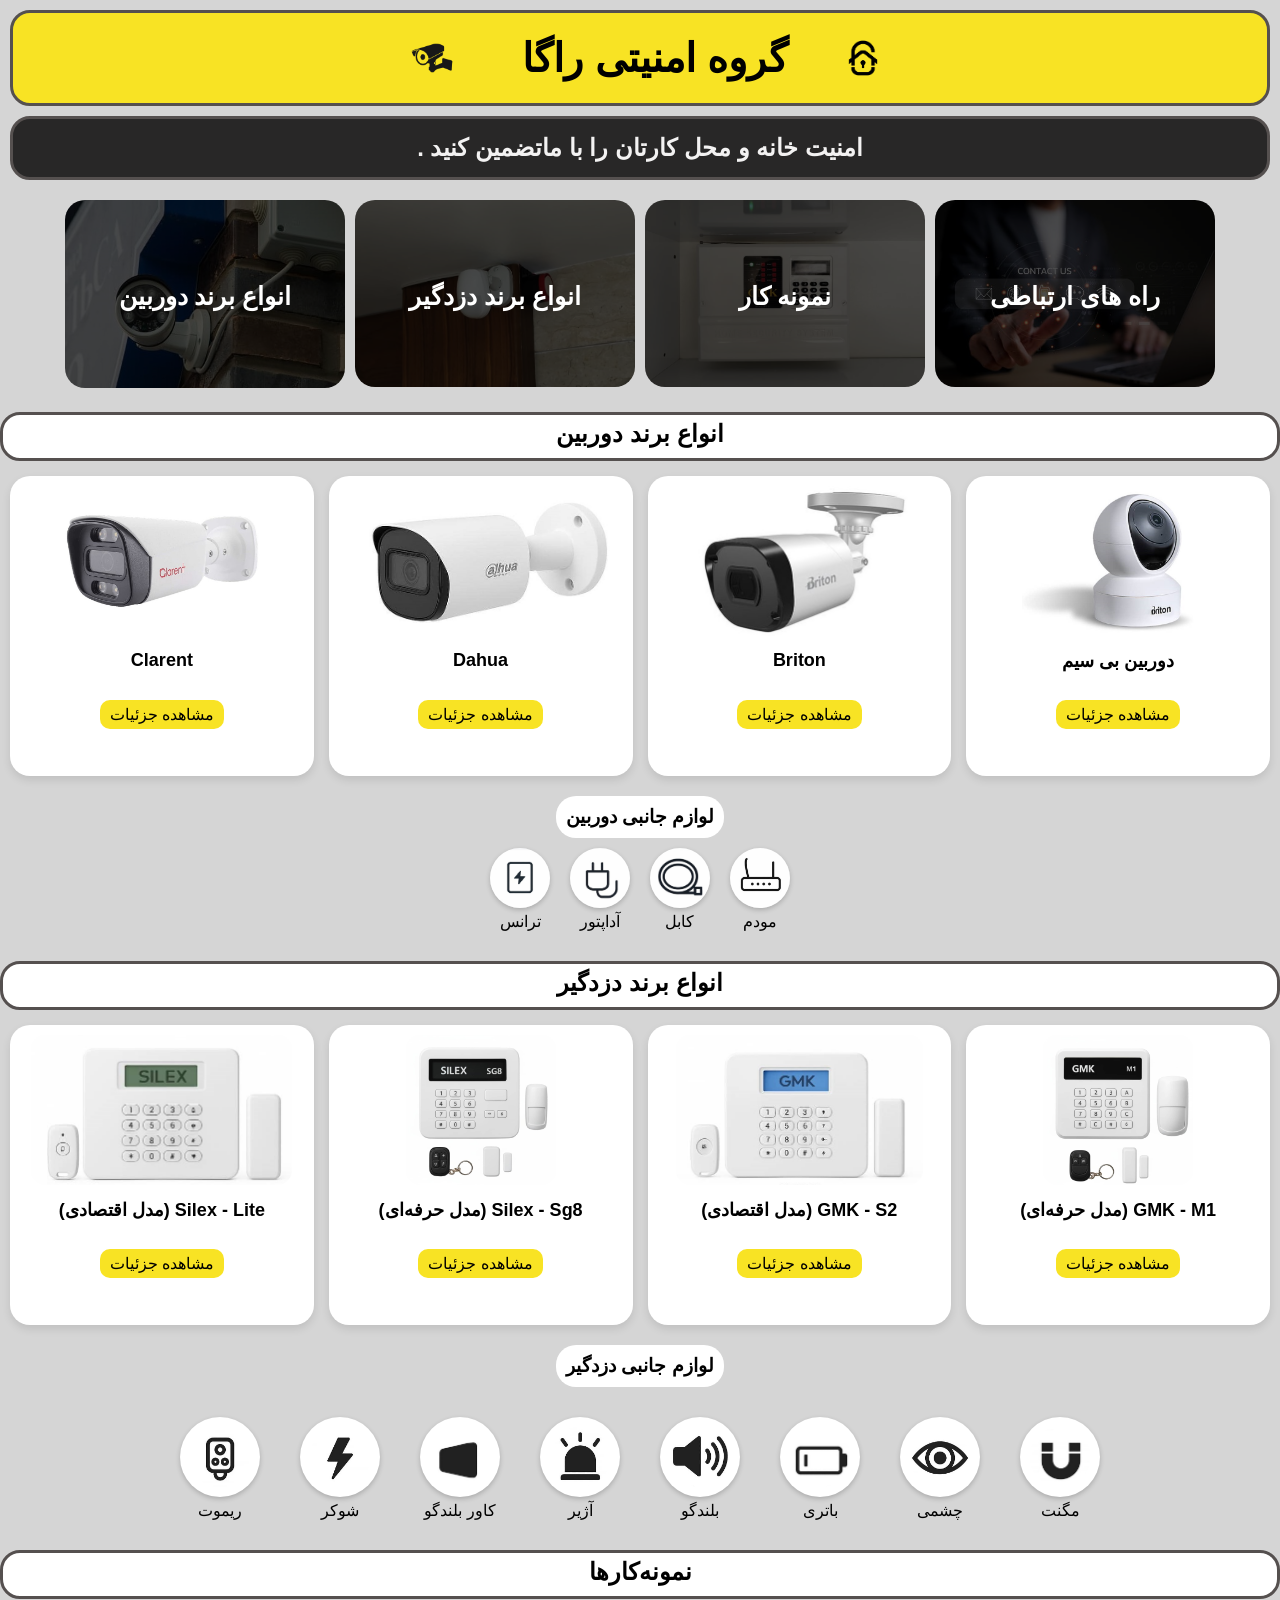
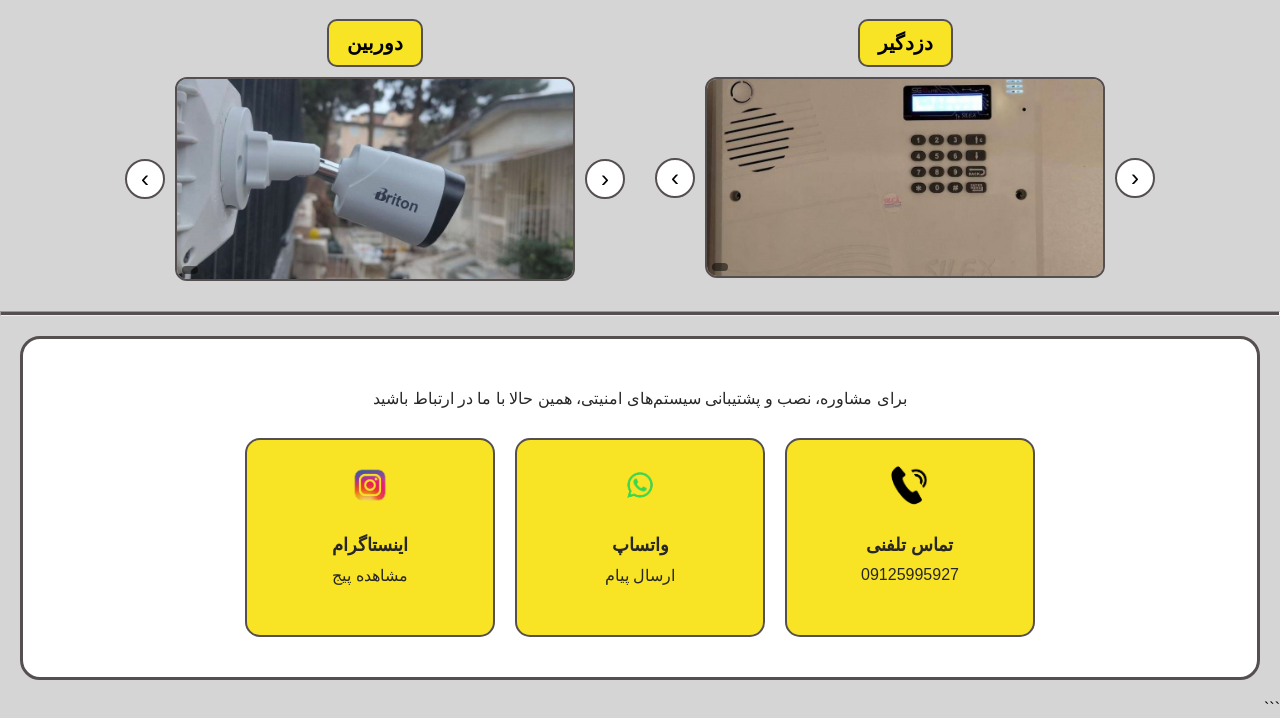
==== commit 5101d3f6: "Update index.html" ====
--- a/index.html
+++ b/index.html
@@ -1,4 +1,3 @@
-```html
 <!DOCTYPE html>
 <html lang="fa" dir="rtl">
 
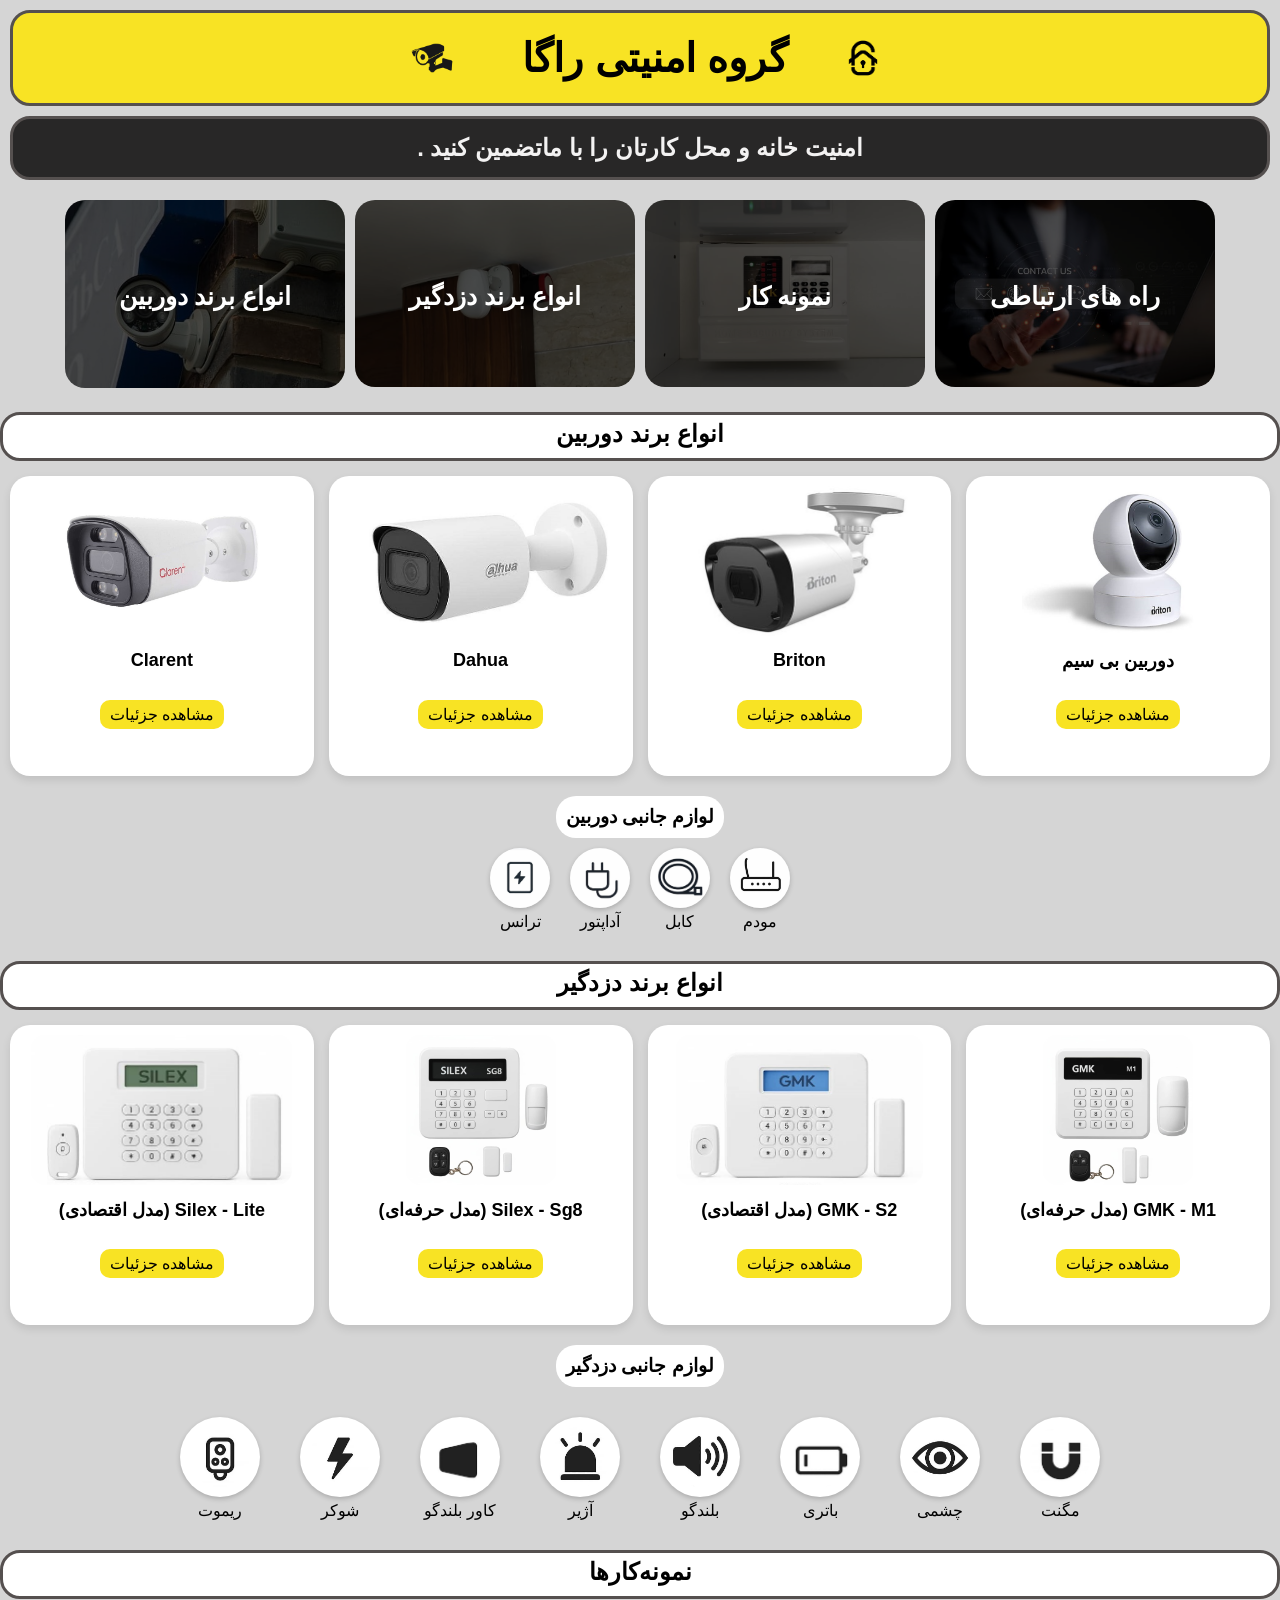
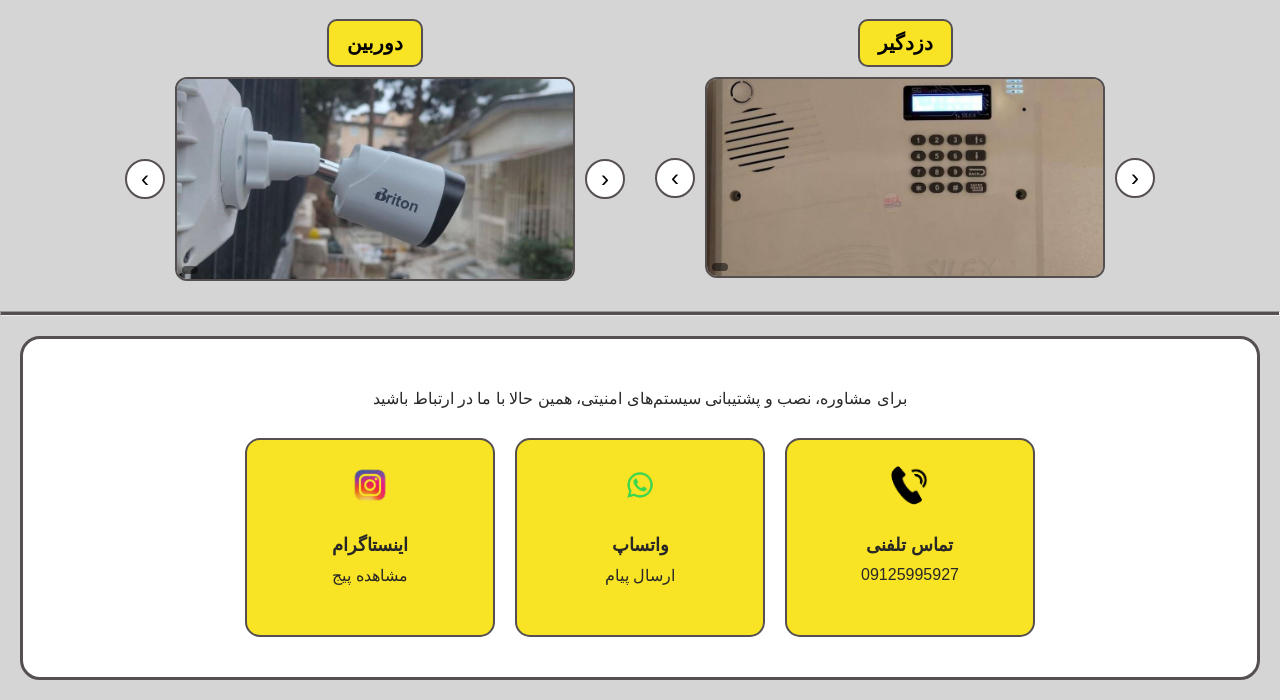
==== commit 931af88a: "Update index.html" ====
--- a/index.html
+++ b/index.html
@@ -652,4 +652,3 @@
 </body>
 
 </html>
-```
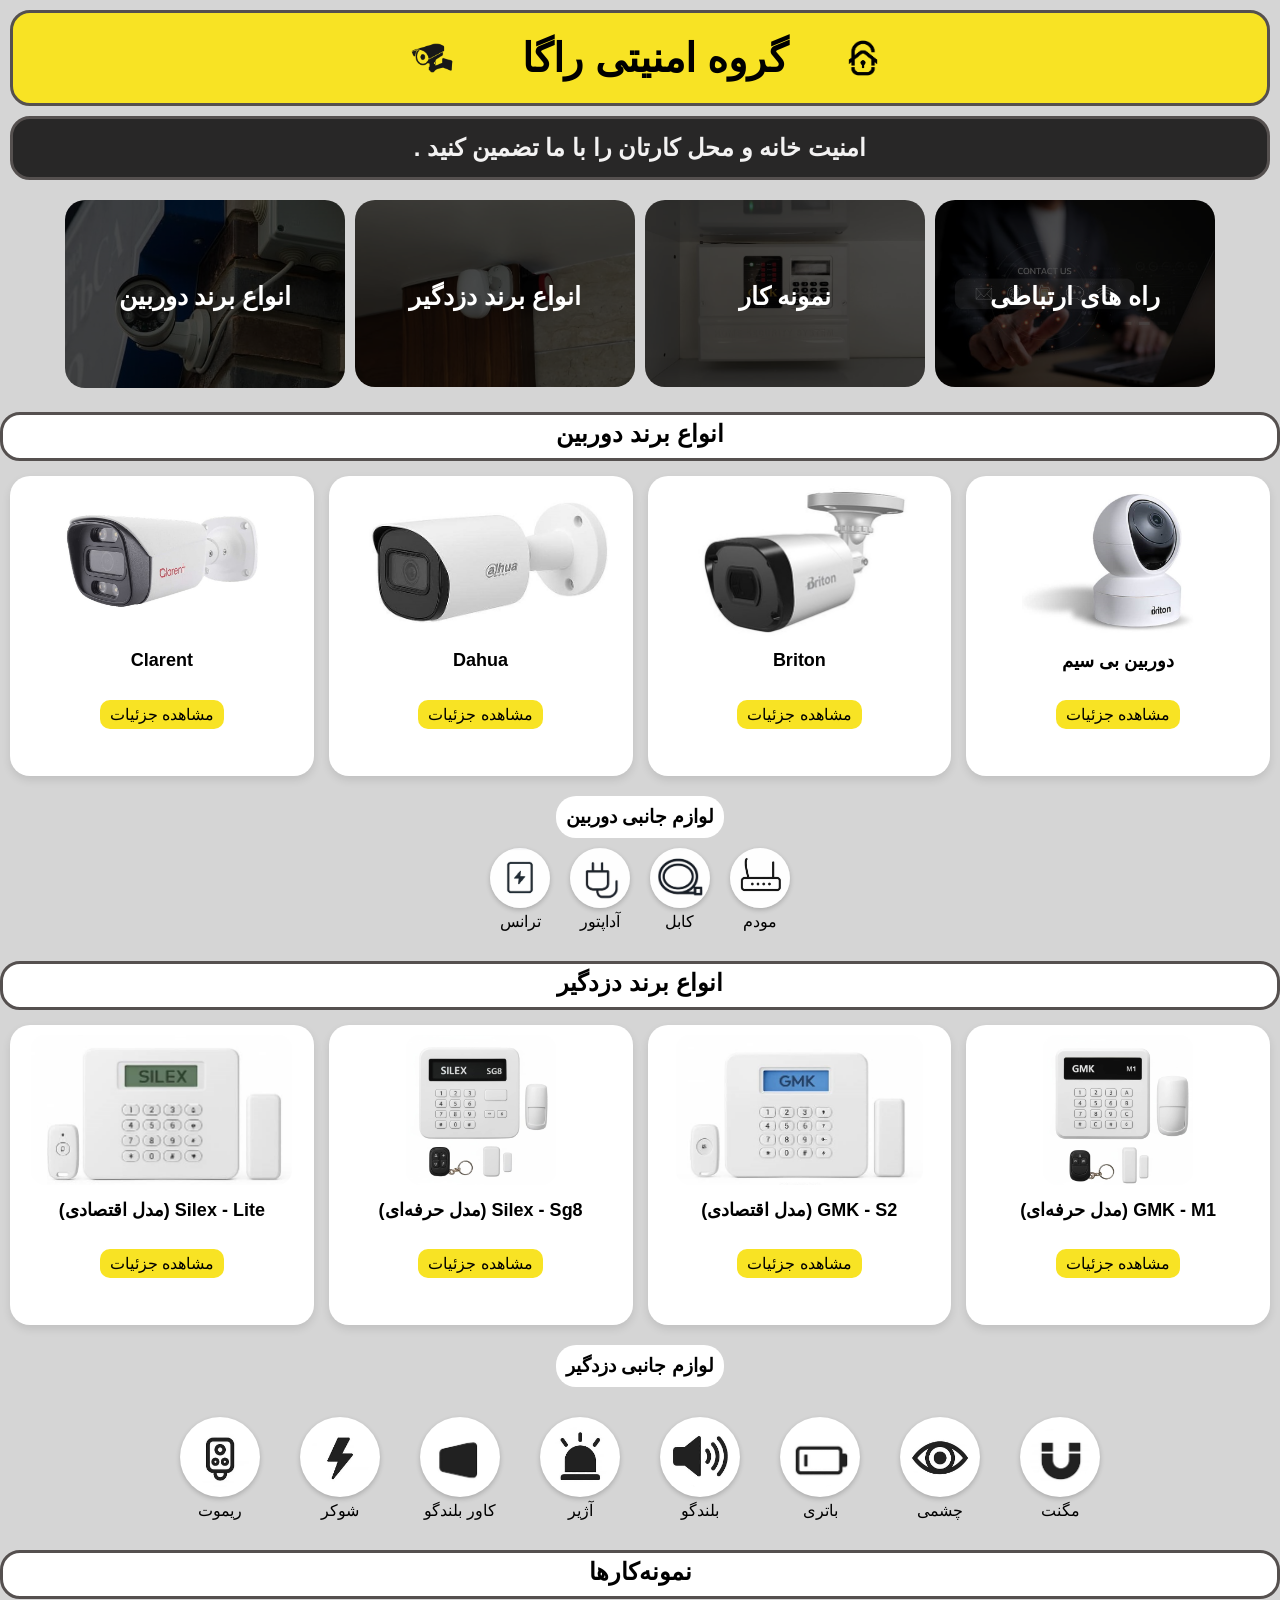
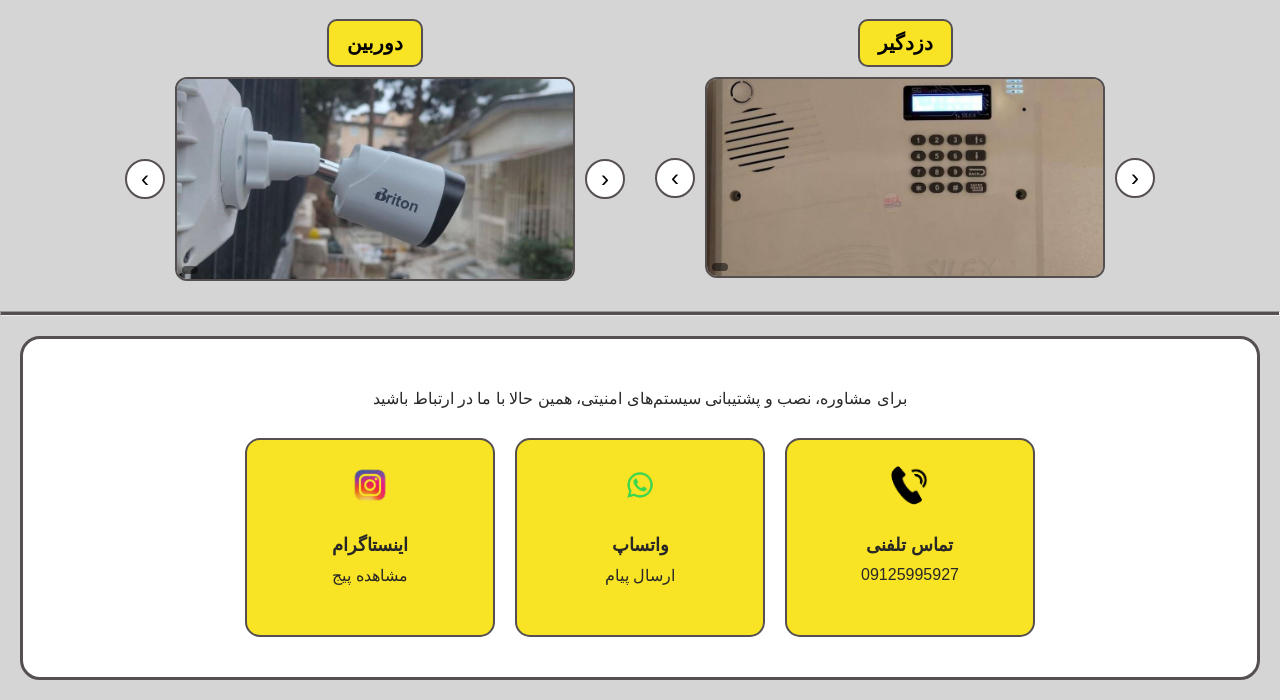
==== commit 3ef9b891: "Update index.html" ====
--- a/index.html
+++ b/index.html
@@ -70,7 +70,7 @@
 
 <section class="intro">
 
-    <h2>امنیت خانه و محل کارتان را با ماتضمین کنید .</h2>
+    <h2>امنیت خانه و محل کارتان را با ما تضمین کنید .</h2>
 
 </section>
 
